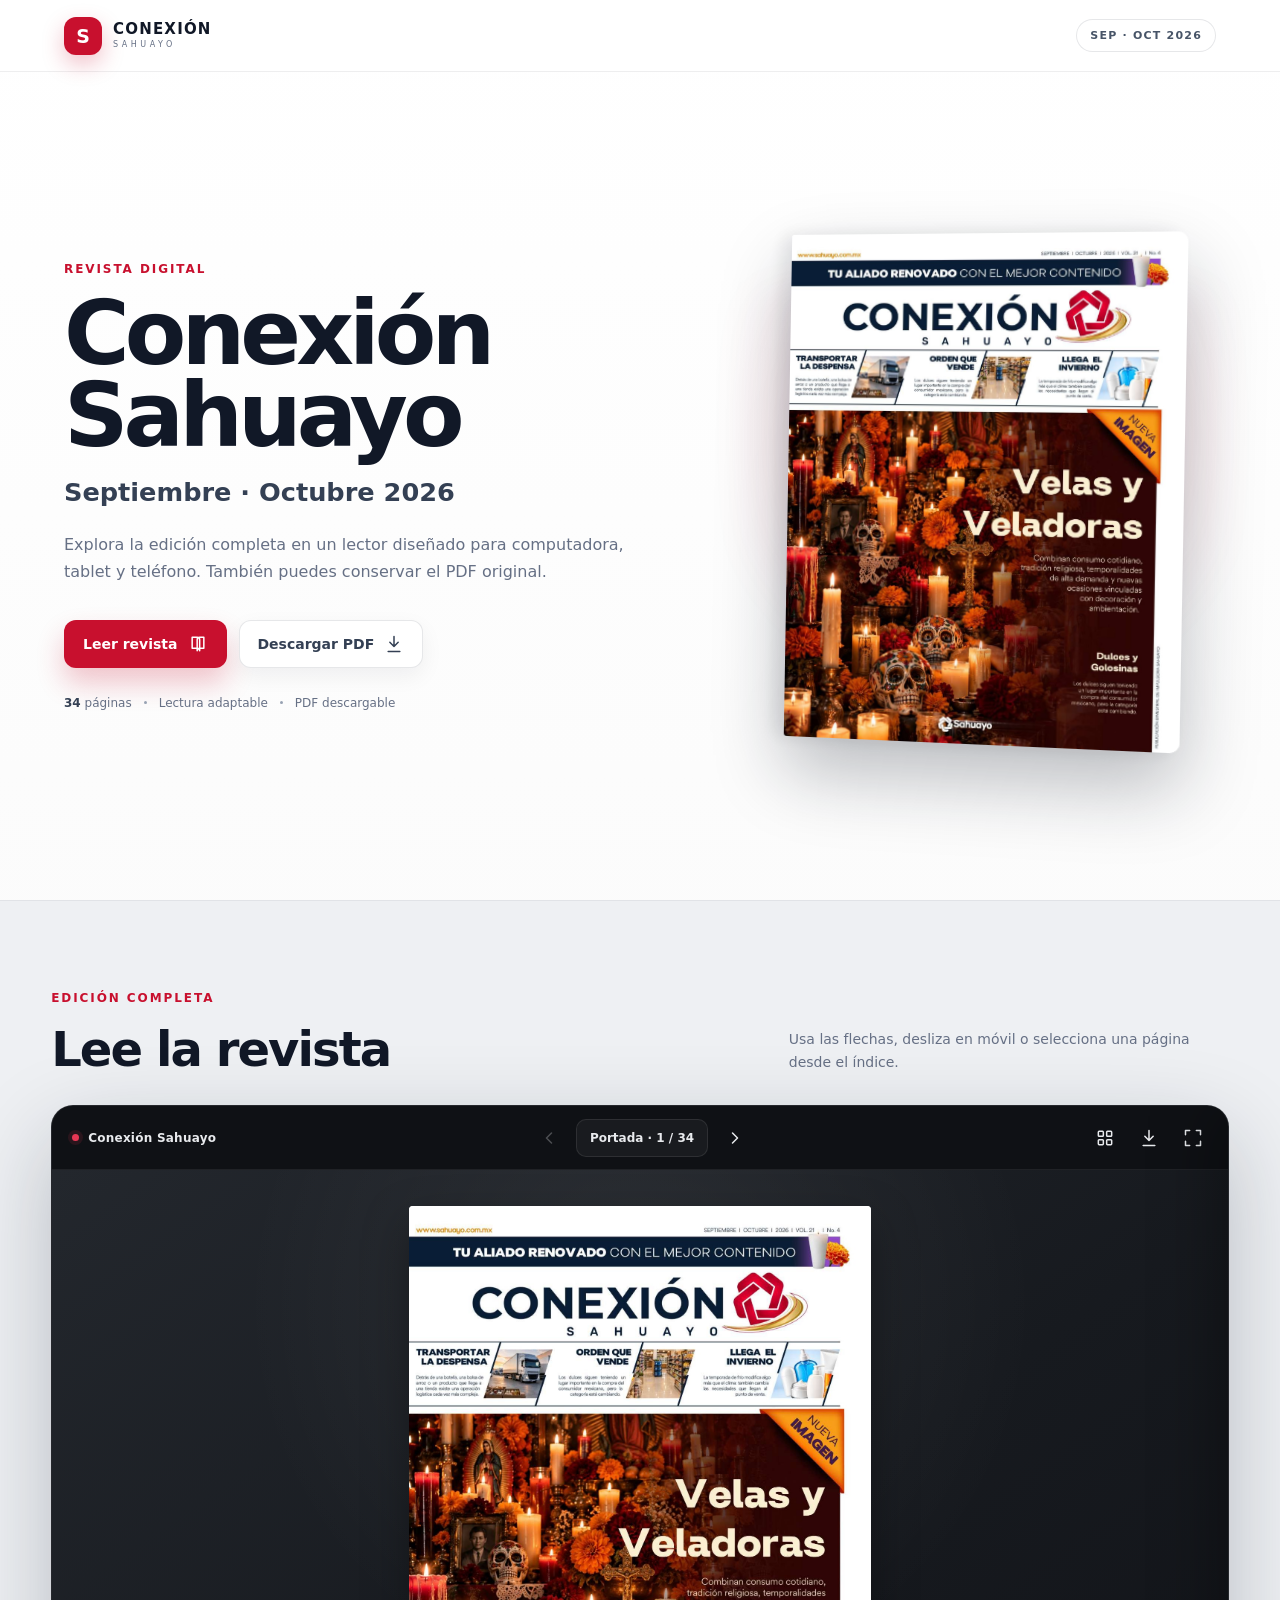
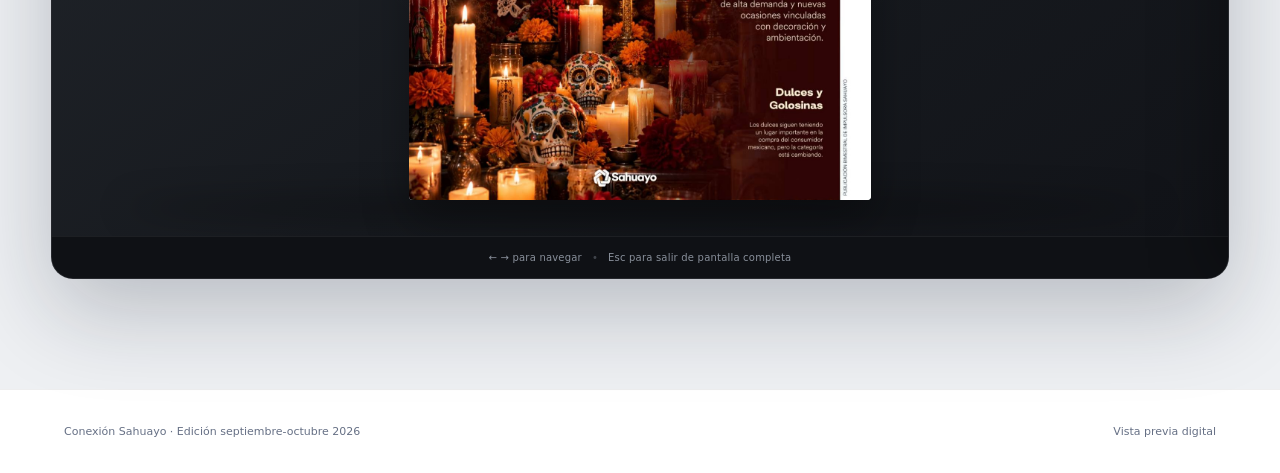
==== index.html @ d29f8927 "Add files via upload" ====
<!doctype html>
<html lang="es">
<head>
  <meta charset="utf-8" />
  <meta name="viewport" content="width=device-width, initial-scale=1" />
  <meta name="theme-color" content="#c8102e" />
  <title>Conexión Sahuayo | Septiembre · Octubre 2026</title>
  <meta name="description" content="Edición digital de Conexión Sahuayo — Septiembre · Octubre 2026." />
  <meta property="og:title" content="Conexión Sahuayo | Septiembre · Octubre 2026" />
  <meta property="og:description" content="Consulta la edición digital de Conexión Sahuayo." />
  <meta property="og:image" content="https://stratcom2026.github.io/conexion-sahuayo/pages/page-01.jpg" />
  <meta property="og:url" content="https://stratcom2026.github.io/conexion-sahuayo/" />
  <meta property="og:type" content="website" />
  <link rel="preload" as="image" href="pages/page-01.jpg" />
  <link rel="stylesheet" href="css/styles.css" />

  <!-- Google Analytics 4 -->
  <script async src="https://www.googletagmanager.com/gtag/js?id=G-8M7XT80J57"></script>
  <script>
    window.dataLayer = window.dataLayer || [];
    function gtag(){dataLayer.push(arguments);}
    gtag('js', new Date());
    gtag('config', 'G-8M7XT80J57');
  </script>
</head>
<body>
  <header class="site-header">
    <a class="brand" href="#inicio" aria-label="Conexión Sahuayo, inicio">
      <span class="brand-mark" aria-hidden="true">S</span>
      <span class="brand-copy">
        <strong>CONEXIÓN</strong>
        <small>SAHUAYO</small>
      </span>
    </a>
    <span class="edition-pill">SEP · OCT 2026</span>
  </header>

  <main>
    <section class="hero" id="inicio">
      <div class="hero-copy">
        <p class="eyebrow">REVISTA DIGITAL</p>
        <h1>Conexión Sahuayo</h1>
        <p class="hero-subtitle">Septiembre · Octubre 2026</p>
        <p class="hero-text">Explora la edición completa en un lector diseñado para computadora, tablet y teléfono. También puedes conservar el PDF original.</p>
        <div class="hero-actions">
          <button class="btn btn-primary" id="openReaderBtn" type="button">
            <span>Leer revista</span>
            <svg viewBox="0 0 24 24" aria-hidden="true"><path d="M5 4h6a3 3 0 0 1 3 3v13a3 3 0 0 0-3-3H5V4Zm14 0h-5a3 3 0 0 0-3 3v13a3 3 0 0 1 3-3h5V4Z"/></svg>
          </button>
          <a class="btn btn-secondary" href="revista/conexion-sahuayo-sep-oct-2026.pdf" download>
            <span>Descargar PDF</span>
            <svg viewBox="0 0 24 24" aria-hidden="true"><path d="M12 3v12m0 0 5-5m-5 5-5-5M5 21h14"/></svg>
          </a>
        </div>
        <div class="hero-meta" aria-label="Datos de la edición">
          <span><b>34</b> páginas</span>
          <span class="dot"></span>
          <span>Lectura adaptable</span>
          <span class="dot"></span>
          <span>PDF descargable</span>
        </div>
      </div>

      <div class="cover-wrap" aria-label="Portada de la revista">
        <div class="cover-glow"></div>
        <img class="cover" src="pages/page-01.jpg" alt="Portada de Conexión Sahuayo, septiembre-octubre 2026" />
      </div>
    </section>

    <section class="reader-section" id="revista" aria-labelledby="readerTitle">
      <div class="reader-heading">
        <div>
          <p class="eyebrow">EDICIÓN COMPLETA</p>
          <h2 id="readerTitle">Lee la revista</h2>
        </div>
        <p>Usa las flechas, desliza en móvil o selecciona una página desde el índice.</p>
      </div>

      <div class="reader-shell" id="readerShell">
        <div class="reader-toolbar">
          <div class="toolbar-title">
            <span class="status-dot"></span>
            <span>Conexión Sahuayo</span>
          </div>

          <div class="toolbar-center">
            <button class="icon-btn" id="prevBtn" type="button" aria-label="Página anterior" title="Anterior">
              <svg viewBox="0 0 24 24" aria-hidden="true"><path d="m15 18-6-6 6-6"/></svg>
            </button>
            <button class="page-indicator" id="pageIndicator" type="button" aria-label="Abrir índice de páginas">Portada · 1 / 34</button>
            <button class="icon-btn" id="nextBtn" type="button" aria-label="Página siguiente" title="Siguiente">
              <svg viewBox="0 0 24 24" aria-hidden="true"><path d="m9 18 6-6-6-6"/></svg>
            </button>
          </div>

          <div class="toolbar-actions">
            <button class="icon-btn text-icon" id="thumbsBtn" type="button" aria-label="Ver todas las páginas" title="Páginas">
              <svg viewBox="0 0 24 24" aria-hidden="true"><rect x="4" y="4" width="6" height="6" rx="1"/><rect x="14" y="4" width="6" height="6" rx="1"/><rect x="4" y="14" width="6" height="6" rx="1"/><rect x="14" y="14" width="6" height="6" rx="1"/></svg>
            </button>
            <a class="icon-btn" href="revista/conexion-sahuayo-sep-oct-2026.pdf" download aria-label="Descargar PDF" title="Descargar PDF">
              <svg viewBox="0 0 24 24" aria-hidden="true"><path d="M12 3v12m0 0 5-5m-5 5-5-5M5 21h14"/></svg>
            </a>
            <button class="icon-btn" id="fullscreenBtn" type="button" aria-label="Pantalla completa" title="Pantalla completa">
              <svg viewBox="0 0 24 24" aria-hidden="true"><path d="M8 3H3v5M16 3h5v5M8 21H3v-5M16 21h5v-5"/></svg>
            </button>
          </div>
        </div>

        <div class="reader-canvas" id="readerCanvas" tabindex="0" aria-live="polite">
          <div class="page-stage" id="pageStage">
            <figure class="page-slot page-left" id="leftSlot">
              <img id="leftPage" alt="" draggable="false" />
            </figure>
            <figure class="page-slot page-right" id="rightSlot">
              <img id="rightPage" alt="" draggable="false" />
            </figure>
          </div>
          <div class="swipe-hint" id="swipeHint">Desliza para cambiar de página</div>
        </div>

        <div class="reader-footer">
          <span>← → para navegar</span>
          <span class="footer-sep">•</span>
          <span>Esc para salir de pantalla completa</span>
        </div>

        <aside class="thumb-drawer" id="thumbDrawer" aria-hidden="true" aria-label="Índice de páginas">
          <div class="drawer-head">
            <div>
              <strong>Páginas</strong>
              <span>Selecciona una para ir directamente.</span>
            </div>
            <button class="icon-btn" id="closeThumbsBtn" type="button" aria-label="Cerrar índice">
              <svg viewBox="0 0 24 24" aria-hidden="true"><path d="M6 6l12 12M18 6 6 18"/></svg>
            </button>
          </div>
          <div class="thumb-grid" id="thumbGrid"></div>
        </aside>
        <div class="drawer-backdrop" id="drawerBackdrop"></div>
      </div>
    </section>
  </main>

  <footer class="site-footer">
    <span>Conexión Sahuayo · Edición septiembre-octubre 2026</span>
    <span>Vista previa digital</span>
  </footer>

  <noscript>Este lector requiere JavaScript. Puedes descargar directamente el PDF desde <a href="revista/conexion-sahuayo-sep-oct-2026.pdf">este enlace</a>.</noscript>
  <script src="js/reader.js"></script>
  <script>
    // Evento personalizado: clic en "Leer revista"
    (function () {
      var btn = document.getElementById('openReaderBtn');
      if (btn && typeof gtag === 'function') {
        btn.addEventListener('click', function () { gtag('event', 'abrir_lector'); });
      }
    })();
  </script>
</body>
</html>
---- css/styles.css ----
:root {
  --red: #c8102e;
  --red-dark: #9d0b23;
  --ink: #111827;
  --muted: #667085;
  --paper: #ffffff;
  --soft: #f5f6f8;
  --reader: #15181d;
  --reader-2: #0f1115;
  --line: rgba(17, 24, 39, 0.10);
  --shadow: 0 28px 70px rgba(15, 23, 42, 0.18);
  --radius: 22px;
  --sans: Inter, ui-sans-serif, system-ui, -apple-system, BlinkMacSystemFont, "Segoe UI", sans-serif;
}

* { box-sizing: border-box; }
html { scroll-behavior: smooth; }
body {
  margin: 0;
  font-family: var(--sans);
  color: var(--ink);
  background: linear-gradient(180deg, #fff 0%, #fafafa 62%, #f2f3f5 100%);
  -webkit-font-smoothing: antialiased;
}
button, a { -webkit-tap-highlight-color: transparent; }
button { font: inherit; }
a { color: inherit; }

.site-header {
  position: sticky;
  top: 0;
  z-index: 50;
  height: 72px;
  display: flex;
  align-items: center;
  justify-content: space-between;
  padding: 0 clamp(20px, 5vw, 72px);
  background: rgba(255,255,255,.88);
  backdrop-filter: blur(16px);
  border-bottom: 1px solid rgba(17,24,39,.07);
}
.brand {
  display: inline-flex;
  align-items: center;
  gap: 11px;
  text-decoration: none;
}
.brand-mark {
  width: 38px;
  height: 38px;
  border-radius: 12px;
  display: grid;
  place-items: center;
  color: white;
  background: var(--red);
  font-size: 19px;
  font-weight: 900;
  box-shadow: 0 9px 22px rgba(200,16,46,.25);
}
.brand-copy { display:flex; flex-direction:column; line-height:.95; }
.brand-copy strong { font-size: 15px; letter-spacing: .08em; }
.brand-copy small { margin-top: 5px; font-size: 8px; letter-spacing: .44em; color: var(--muted); }
.edition-pill {
  padding: 9px 13px;
  border: 1px solid var(--line);
  border-radius: 999px;
  font-size: 11px;
  font-weight: 800;
  letter-spacing: .11em;
  color: #475467;
  background: white;
}

.hero {
  min-height: calc(100vh - 72px);
  max-width: 1280px;
  margin: 0 auto;
  padding: clamp(56px, 8vw, 110px) clamp(24px, 5vw, 72px);
  display: grid;
  grid-template-columns: minmax(0, 1fr) minmax(310px, .8fr);
  align-items: center;
  gap: clamp(48px, 8vw, 110px);
  overflow: hidden;
}
.eyebrow {
  margin: 0 0 16px;
  color: var(--red);
  font-size: 12px;
  font-weight: 900;
  letter-spacing: .16em;
}
.hero h1 {
  margin: 0;
  font-size: clamp(48px, 7vw, 92px);
  line-height: .92;
  letter-spacing: -.055em;
  max-width: 680px;
}
.hero-subtitle {
  margin: 20px 0 0;
  font-size: clamp(18px, 2vw, 26px);
  font-weight: 750;
  color: #344054;
}
.hero-text {
  max-width: 610px;
  margin: 24px 0 0;
  color: var(--muted);
  font-size: 16px;
  line-height: 1.72;
}
.hero-actions { display:flex; gap:12px; flex-wrap:wrap; margin-top:34px; }
.btn {
  min-height: 48px;
  display: inline-flex;
  align-items: center;
  justify-content: center;
  gap: 10px;
  padding: 0 18px;
  border-radius: 12px;
  border: 1px solid transparent;
  font-weight: 800;
  font-size: 14px;
  text-decoration: none;
  cursor: pointer;
  transition: transform .18s ease, box-shadow .18s ease, background .18s ease;
}
.btn svg, .icon-btn svg { width:20px; height:20px; fill:none; stroke:currentColor; stroke-width:1.8; stroke-linecap:round; stroke-linejoin:round; }
.btn:hover { transform: translateY(-2px); }
.btn-primary { background:var(--red); color:white; box-shadow:0 15px 28px rgba(200,16,46,.24); }
.btn-primary:hover { background:var(--red-dark); box-shadow:0 18px 34px rgba(200,16,46,.28); }
.btn-secondary { background:white; border-color:var(--line); color:#344054; box-shadow:0 8px 22px rgba(15,23,42,.06); }
.hero-meta { display:flex; align-items:center; gap:12px; flex-wrap:wrap; margin-top:28px; color:#667085; font-size:12px; }
.hero-meta b { color:#344054; }
.dot { width:3px; height:3px; border-radius:50%; background:#98a2b3; }

.cover-wrap {
  position: relative;
  justify-self: center;
  perspective: 1000px;
}
.cover-glow {
  position:absolute;
  inset: 10% -12% -8%;
  background: radial-gradient(circle at 50% 30%, rgba(200,16,46,.22), rgba(200,16,46,0) 66%);
  filter: blur(16px);
}
.cover {
  position:relative;
  width:min(390px, 36vw);
  min-width:280px;
  display:block;
  border-radius: 3px 10px 10px 3px;
  box-shadow: 0 34px 72px rgba(17,24,39,.28), -9px 0 18px rgba(17,24,39,.09);
  transform: rotateY(-6deg) rotateZ(1deg);
  transform-origin:left center;
  transition: transform .35s ease, box-shadow .35s ease;
}
.cover-wrap:hover .cover { transform: rotateY(-1deg) rotateZ(0); box-shadow: 0 38px 78px rgba(17,24,39,.32); }

.reader-section {
  padding: 90px clamp(18px, 4vw, 64px) 110px;
  background: #eef0f3;
  border-top: 1px solid rgba(17,24,39,.06);
}
.reader-heading {
  max-width: 1180px;
  margin: 0 auto 28px;
  display:flex;
  align-items:end;
  justify-content:space-between;
  gap:30px;
}
.reader-heading h2 { margin:0; font-size:clamp(32px, 4vw, 48px); letter-spacing:-.04em; }
.reader-heading p:not(.eyebrow) { max-width:440px; margin:0 0 4px; color:#667085; font-size:14px; line-height:1.6; }
.reader-shell {
  position:relative;
  max-width: 1180px;
  margin:0 auto;
  background:var(--reader);
  border-radius:var(--radius);
  overflow:hidden;
  box-shadow:0 32px 90px rgba(15,23,42,.24);
  border:1px solid rgba(255,255,255,.07);
}
.reader-shell:fullscreen { max-width:none; width:100vw; height:100vh; border-radius:0; display:flex; flex-direction:column; }
.reader-shell:fullscreen .reader-canvas {
  flex:1 1 auto;
  height:auto;
  min-height:0;
  padding:20px 28px;
}
.reader-toolbar {
  height:64px;
  display:grid;
  grid-template-columns: 1fr auto 1fr;
  align-items:center;
  gap:12px;
  padding:0 16px 0 20px;
  color:#e8eaed;
  background:var(--reader-2);
  border-bottom:1px solid rgba(255,255,255,.07);
}
.toolbar-title { display:flex; align-items:center; gap:9px; font-size:12px; font-weight:800; letter-spacing:.02em; }
.status-dot { width:7px; height:7px; border-radius:50%; background:#e63754; box-shadow:0 0 0 4px rgba(230,55,84,.12); }
.toolbar-center { display:flex; align-items:center; gap:8px; }
.toolbar-actions { display:flex; align-items:center; justify-content:flex-end; gap:6px; }
.icon-btn {
  width:38px;
  height:38px;
  display:grid;
  place-items:center;
  border:0;
  border-radius:10px;
  color:#e8eaed;
  background:transparent;
  text-decoration:none;
  cursor:pointer;
  transition:background .16s ease, color .16s ease, opacity .16s ease;
}
.icon-btn:hover { background:rgba(255,255,255,.09); }
.icon-btn:disabled { opacity:.28; cursor:default; }
.page-indicator {
  height:38px;
  min-width:132px;
  padding:0 13px;
  border-radius:10px;
  border:1px solid rgba(255,255,255,.09);
  color:#e8eaed;
  background:rgba(255,255,255,.045);
  font-size:12px;
  font-weight:750;
  cursor:pointer;
}
.page-indicator:hover { background:rgba(255,255,255,.08); }

.reader-canvas {
  position:relative;
  height:min(74vh, 820px);
  min-height:560px;
  padding:36px clamp(24px, 5vw, 62px);
  display:grid;
  place-items:center;
  overflow:hidden;
  outline:none;
  touch-action:pan-y;
  background:
    radial-gradient(circle at 50% 20%, rgba(255,255,255,.07), transparent 50%),
    linear-gradient(145deg, #23272d, #171a1f 58%, #121419);
}
.reader-canvas::after {
  content:"";
  position:absolute;
  left:6%; right:6%; bottom:16px;
  height:24px;
  border-radius:50%;
  background:rgba(0,0,0,.34);
  filter:blur(16px);
  pointer-events:none;
}
.page-stage {
  position:relative;
  z-index:2;
  flex:none;
  width:auto;
  height:auto;
  display:flex;
  align-items:stretch;
  justify-content:center;
  gap:2px;
  perspective:1600px;
  transform-origin:center center;
}
.page-slot {
  position:relative;
  flex:1 1 0;
  min-width:0;
  height:100%;
  margin:0;
  display:flex;
  align-items:stretch;
  justify-content:stretch;
  overflow:hidden;
  background:#fff;
  box-shadow:0 18px 45px rgba(0,0,0,.35);
  transform-style:preserve-3d;
}
.page-slot img {
  display:block;
  width:100%;
  height:100%;
  object-fit:contain;
  user-select:none;
  -webkit-user-drag:none;
}
.page-left { border-radius:4px 0 0 4px; transform-origin:right center; }
.page-right { border-radius:0 4px 4px 0; transform-origin:left center; }
.page-slot.single { flex-basis:100%; border-radius:4px; }
.page-slot[hidden] { display:none; }

.page-stage.turn-next .page-right { animation: turnNext .34s cubic-bezier(.2,.76,.25,1); }
.page-stage.turn-prev .page-left { animation: turnPrev .34s cubic-bezier(.2,.76,.25,1); }
@keyframes turnNext {
  0% { opacity:.72; transform:perspective(1100px) rotateY(-7deg) translateX(6px); filter:brightness(.84); }
  100% { opacity:1; transform:perspective(1100px) rotateY(0) translateX(0); filter:brightness(1); }
}
@keyframes turnPrev {
  0% { opacity:.72; transform:perspective(1100px) rotateY(7deg) translateX(-6px); filter:brightness(.84); }
  100% { opacity:1; transform:perspective(1100px) rotateY(0) translateX(0); filter:brightness(1); }
}
.swipe-hint {
  display:none;
  position:absolute;
  z-index:5;
  bottom:17px;
  left:50%;
  transform:translateX(-50%);
  padding:7px 11px;
  border-radius:999px;
  color:rgba(255,255,255,.72);
  background:rgba(0,0,0,.28);
  backdrop-filter:blur(8px);
  font-size:10px;
}
.reader-footer {
  min-height:42px;
  display:flex;
  align-items:center;
  justify-content:center;
  gap:10px;
  padding:9px 16px;
  color:#89909b;
  background:var(--reader-2);
  border-top:1px solid rgba(255,255,255,.06);
  font-size:10px;
  letter-spacing:.02em;
}
.footer-sep { opacity:.4; }

.thumb-drawer {
  position:absolute;
  z-index:20;
  top:0;
  right:0;
  width:min(460px, 92vw);
  height:100%;
  padding:18px;
  color:#f5f5f5;
  background:#14171b;
  box-shadow:-24px 0 60px rgba(0,0,0,.32);
  transform:translateX(102%);
  transition:transform .24s ease;
  overflow:auto;
}
.thumb-drawer.open { transform:translateX(0); }
.drawer-head { position:sticky; top:-18px; z-index:3; display:flex; justify-content:space-between; align-items:center; gap:20px; margin:-18px -18px 18px; padding:19px 18px 15px; background:rgba(20,23,27,.96); backdrop-filter:blur(10px); border-bottom:1px solid rgba(255,255,255,.07); }
.drawer-head > div { display:flex; flex-direction:column; gap:4px; }
.drawer-head strong { font-size:16px; }
.drawer-head span { color:#9299a3; font-size:11px; }
.thumb-grid { display:grid; grid-template-columns:repeat(3, 1fr); gap:12px; }
.thumb {
  padding:0;
  border:1px solid rgba(255,255,255,.08);
  border-radius:9px;
  overflow:hidden;
  background:#1e2228;
  cursor:pointer;
  transition:transform .16s ease, border-color .16s ease;
}
.thumb:hover { transform:translateY(-2px); border-color:rgba(255,255,255,.22); }
.thumb.active { border-color:#e63754; box-shadow:0 0 0 2px rgba(230,55,84,.16); }
.thumb img { display:block; width:100%; aspect-ratio:595/765; object-fit:cover; }
.thumb span { display:block; padding:7px 8px; color:#c8cdd4; font-size:10px; text-align:center; }
.drawer-backdrop { position:absolute; z-index:15; inset:0; background:rgba(0,0,0,.45); opacity:0; pointer-events:none; transition:opacity .2s ease; }
.drawer-backdrop.open { opacity:1; pointer-events:auto; }

.site-footer {
  min-height:84px;
  padding:24px clamp(24px, 5vw, 72px);
  display:flex;
  align-items:center;
  justify-content:space-between;
  gap:20px;
  color:#667085;
  background:#fff;
  border-top:1px solid rgba(17,24,39,.07);
  font-size:11px;
}

@media (max-width: 900px) {
  .hero { grid-template-columns:1fr; text-align:center; padding-top:68px; }
  .hero-copy { display:flex; flex-direction:column; align-items:center; }
  .cover-wrap { grid-row:1; }
  .cover { width:min(330px, 74vw); min-width:0; }
  .reader-heading { align-items:start; flex-direction:column; gap:10px; }
  .toolbar-title { display:none; }
  .reader-toolbar { grid-template-columns:1fr auto; }
  .toolbar-center { justify-self:start; }
  .toolbar-actions { justify-self:end; }
  .reader-canvas { min-height:520px; height:70vh; padding:24px 18px; }
  .page-stage { gap:0; }
  .page-slot { max-width:100%; }
  .page-slot img { max-width:100%; }
  .reader-footer { display:none; }
}

@media (max-width: 680px) {
  .site-header { height:62px; padding:0 16px; }
  .brand-mark { width:34px; height:34px; border-radius:10px; }
  .edition-pill { font-size:9px; padding:8px 9px; }
  .hero { min-height:auto; padding:48px 20px 64px; gap:42px; }
  .hero h1 { font-size:49px; }
  .hero-text { font-size:14px; }
  .hero-actions { width:100%; }
  .btn { flex:1 1 160px; }
  .hero-meta { justify-content:center; }
  .reader-section { padding:64px 0 0; }
  .reader-heading { padding:0 20px; }
  .reader-shell { border-radius:0; border-left:0; border-right:0; }
  .reader-toolbar { height:58px; padding:0 10px; }
  .toolbar-center { gap:3px; }
  .toolbar-actions { gap:2px; }
  .icon-btn { width:34px; height:34px; }
  .page-indicator { min-width:108px; padding:0 8px; font-size:10px; }
  .reader-canvas { height:72vh; min-height:500px; padding:18px 12px 38px; }
  .swipe-hint { display:block; }
  .site-footer { flex-direction:column; align-items:flex-start; }
  .thumb-grid { grid-template-columns:repeat(2, 1fr); }
}

@media (prefers-reduced-motion: reduce) {
  *, *::before, *::after { scroll-behavior:auto !important; animation-duration:.01ms !important; animation-iteration-count:1 !important; transition-duration:.01ms !important; }
}

/* iPhone / mobile reading mode and zoom */
.reader-canvas {
  touch-action: pan-y pinch-zoom;
}

.page-stage {
  --zoom: 1;
  --pan-x: 0px;
  --pan-y: 0px;
  transform: translate3d(var(--pan-x), var(--pan-y), 0) scale(var(--zoom));
  will-change: transform;
}

.page-stage.zoom-animate {
  transition: transform .2s ease;
}

.page-stage.is-zoomed .page-slot {
  box-shadow: 0 22px 54px rgba(0,0,0,.46);
}

body.reader-focus-active {
  position: fixed;
  left: 0;
  right: 0;
  width: 100%;
  overflow: hidden;
  overscroll-behavior: none;
}

.reader-shell.mobile-focus {
  position: fixed;
  z-index: 9999;
  inset: 0;
  width: 100vw;
  height: 100vh;
  height: 100dvh;
  max-width: none;
  margin: 0;
  border: 0;
  border-radius: 0;
  display: flex;
  flex-direction: column;
  background: var(--reader);
  box-shadow: none;
}

.reader-shell.mobile-focus .reader-toolbar {
  flex: 0 0 auto;
  height: calc(58px + env(safe-area-inset-top));
  padding-top: env(safe-area-inset-top);
  padding-left: max(10px, env(safe-area-inset-left));
  padding-right: max(10px, env(safe-area-inset-right));
}

.reader-shell.mobile-focus .reader-canvas {
  flex: 1 1 auto;
  width: 100%;
  height: auto !important;
  min-height: 0 !important;
  padding: 10px max(8px, env(safe-area-inset-right)) calc(34px + env(safe-area-inset-bottom)) max(8px, env(safe-area-inset-left));
  touch-action: none;
  overscroll-behavior: none;
}

.reader-shell.mobile-focus .reader-footer {
  display: none;
}

.reader-shell.mobile-focus .swipe-hint {
  display: block;
  bottom: calc(8px + env(safe-area-inset-bottom));
  white-space: nowrap;
}

.reader-shell.mobile-focus #fullscreenBtn {
  background: rgba(255,255,255,.10);
}

@media (max-width: 680px) {
  .reader-shell.mobile-focus .reader-toolbar {
    grid-template-columns: 1fr auto;
  }

  .reader-shell.mobile-focus .page-indicator {
    min-width: 100px;
  }
}
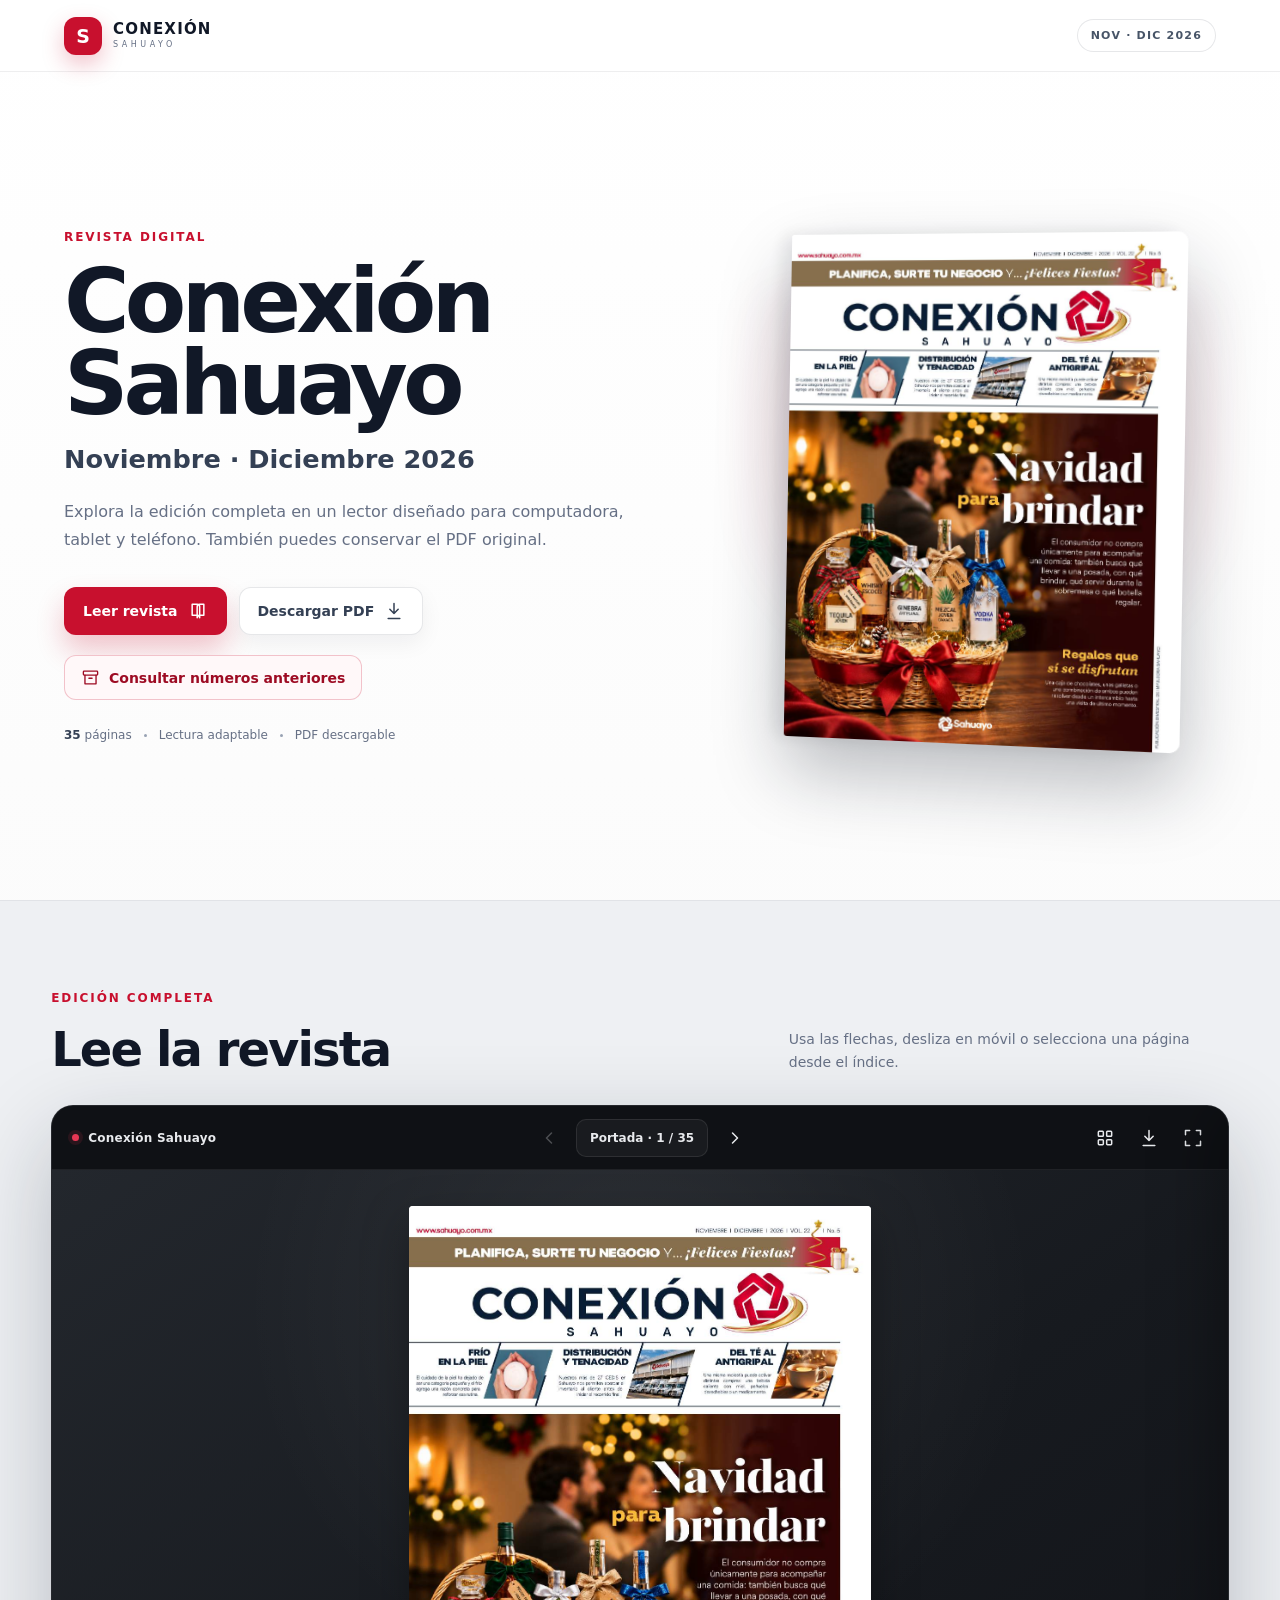
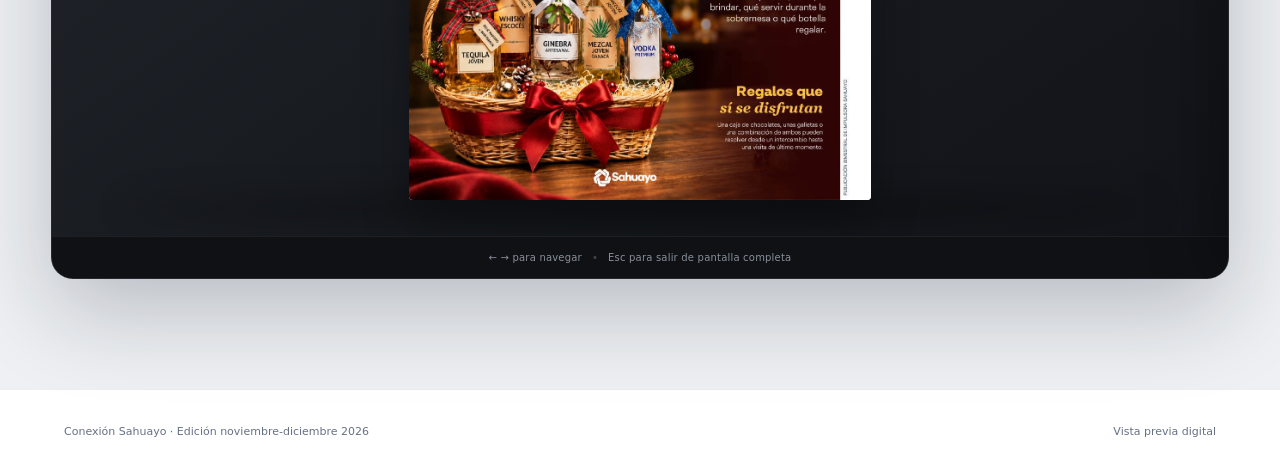
==== commit 95faafe4: "Add files via upload" ====
--- a/index.html
+++ b/index.html
@@ -4,15 +4,27 @@
   <meta charset="utf-8" />
   <meta name="viewport" content="width=device-width, initial-scale=1" />
   <meta name="theme-color" content="#c8102e" />
-  <title>Conexión Sahuayo | Septiembre · Octubre 2026</title>
-  <meta name="description" content="Edición digital de Conexión Sahuayo — Septiembre · Octubre 2026." />
-  <meta property="og:title" content="Conexión Sahuayo | Septiembre · Octubre 2026" />
-  <meta property="og:description" content="Consulta la edición digital de Conexión Sahuayo." />
-  <meta property="og:image" content="https://stratcom2026.github.io/conexion-sahuayo/pages/page-01.jpg" />
-  <meta property="og:url" content="https://stratcom2026.github.io/conexion-sahuayo/" />
+  <title>Conexión Sahuayo | Noviembre · Diciembre 2026</title>
+  <meta name="description" content="Edición digital de Conexión Sahuayo — Noviembre · Diciembre 2026." />
+  <meta property="og:title" content="Conexión Sahuayo | Noviembre · Diciembre 2026" />
+  <meta property="og:description" content="Conoce la edición noviembre–diciembre 2026 de Conexión Sahuayo: Navidad para brindar, tendencias de temporada y negocios. 35 páginas para explorar y descargar." />
+  <meta property="og:image" content="https://impulsora-sahuayo.github.io/conexion-sahuayo/social/preview-nov-dic-2026.jpg" />
+  <meta property="og:url" content="https://impulsora-sahuayo.github.io/conexion-sahuayo/" />
   <meta property="og:type" content="website" />
+  <meta property="og:locale" content="es_MX" />
+  <meta property="og:site_name" content="Conexión Sahuayo" />
+  <meta property="og:image:secure_url" content="https://impulsora-sahuayo.github.io/conexion-sahuayo/social/preview-nov-dic-2026.jpg" />
+  <meta property="og:image:type" content="image/jpeg" />
+  <meta property="og:image:width" content="1200" />
+  <meta property="og:image:height" content="630" />
+  <meta property="og:image:alt" content="Conexión Sahuayo, revista digital noviembre–diciembre 2026, portada de Navidad para brindar" />
+  <meta name="twitter:card" content="summary_large_image" />
+  <meta name="twitter:title" content="Conexión Sahuayo | Noviembre · Diciembre 2026" />
+  <meta name="twitter:description" content="Explora las 35 páginas de la revista digital Conexión Sahuayo, noviembre–diciembre 2026." />
+  <meta name="twitter:image" content="https://impulsora-sahuayo.github.io/conexion-sahuayo/social/preview-nov-dic-2026.jpg" />
+  <link rel="canonical" href="https://impulsora-sahuayo.github.io/conexion-sahuayo/" />
   <link rel="preload" as="image" href="pages/page-01.jpg" />
-  <link rel="stylesheet" href="css/styles.css" />
+  <link rel="stylesheet" href="css/styles.css?v=20261123-2" />
 
   <!-- Google Analytics 4 -->
   <script async src="https://www.googletagmanager.com/gtag/js?id=G-8M7XT80J57"></script>
@@ -20,7 +32,7 @@
     window.dataLayer = window.dataLayer || [];
     function gtag(){dataLayer.push(arguments);}
     gtag('js', new Date());
-    gtag('config', 'G-8M7XT80J57');
+    gtag('config', 'G-8M7XT80J57', { page_title: 'Conexión Sahuayo | Noviembre · Diciembre 2026' });
   </script>
 </head>
 <body>
@@ -32,7 +44,7 @@
         <small>SAHUAYO</small>
       </span>
     </a>
-    <span class="edition-pill">SEP · OCT 2026</span>
+    <span class="edition-pill">NOV · DIC 2026</span>
   </header>
 
   <main>
@@ -40,20 +52,26 @@
       <div class="hero-copy">
         <p class="eyebrow">REVISTA DIGITAL</p>
         <h1>Conexión Sahuayo</h1>
-        <p class="hero-subtitle">Septiembre · Octubre 2026</p>
+        <p class="hero-subtitle">Noviembre · Diciembre 2026</p>
         <p class="hero-text">Explora la edición completa en un lector diseñado para computadora, tablet y teléfono. También puedes conservar el PDF original.</p>
         <div class="hero-actions">
           <button class="btn btn-primary" id="openReaderBtn" type="button">
             <span>Leer revista</span>
             <svg viewBox="0 0 24 24" aria-hidden="true"><path d="M5 4h6a3 3 0 0 1 3 3v13a3 3 0 0 0-3-3H5V4Zm14 0h-5a3 3 0 0 0-3 3v13a3 3 0 0 1 3-3h5V4Z"/></svg>
           </button>
-          <a class="btn btn-secondary" href="revista/conexion-sahuayo-sep-oct-2026.pdf" download>
+          <a class="btn btn-secondary" href="revista/conexion-sahuayo-nov-dic-2026.pdf" download data-ga-download="portada">
             <span>Descargar PDF</span>
             <svg viewBox="0 0 24 24" aria-hidden="true"><path d="M12 3v12m0 0 5-5m-5 5-5-5M5 21h14"/></svg>
           </a>
         </div>
+        <div class="archive-cta">
+          <a class="archive-link" href="ediciones/" id="archiveLink">
+            <svg viewBox="0 0 24 24" aria-hidden="true"><rect x="3" y="4" width="18" height="5" rx="1"/><path d="M5 9v11h14V9M10 13h4"/></svg>
+            Consultar números anteriores
+          </a>
+        </div>
         <div class="hero-meta" aria-label="Datos de la edición">
-          <span><b>34</b> páginas</span>
+          <span><b>35</b> páginas</span>
           <span class="dot"></span>
           <span>Lectura adaptable</span>
           <span class="dot"></span>
@@ -63,7 +81,7 @@
 
       <div class="cover-wrap" aria-label="Portada de la revista">
         <div class="cover-glow"></div>
-        <img class="cover" src="pages/page-01.jpg" alt="Portada de Conexión Sahuayo, septiembre-octubre 2026" />
+        <img class="cover" src="pages/page-01.jpg" alt="Portada de Conexión Sahuayo, noviembre-diciembre 2026" />
       </div>
     </section>
 
@@ -87,7 +105,7 @@
             <button class="icon-btn" id="prevBtn" type="button" aria-label="Página anterior" title="Anterior">
               <svg viewBox="0 0 24 24" aria-hidden="true"><path d="m15 18-6-6 6-6"/></svg>
             </button>
-            <button class="page-indicator" id="pageIndicator" type="button" aria-label="Abrir índice de páginas">Portada · 1 / 34</button>
+            <button class="page-indicator" id="pageIndicator" type="button" aria-label="Abrir índice de páginas">Portada · 1 / 35</button>
             <button class="icon-btn" id="nextBtn" type="button" aria-label="Página siguiente" title="Siguiente">
               <svg viewBox="0 0 24 24" aria-hidden="true"><path d="m9 18 6-6-6-6"/></svg>
             </button>
@@ -97,9 +115,17 @@
             <button class="icon-btn text-icon" id="thumbsBtn" type="button" aria-label="Ver todas las páginas" title="Páginas">
               <svg viewBox="0 0 24 24" aria-hidden="true"><rect x="4" y="4" width="6" height="6" rx="1"/><rect x="14" y="4" width="6" height="6" rx="1"/><rect x="4" y="14" width="6" height="6" rx="1"/><rect x="14" y="14" width="6" height="6" rx="1"/></svg>
             </button>
-            <a class="icon-btn" href="revista/conexion-sahuayo-sep-oct-2026.pdf" download aria-label="Descargar PDF" title="Descargar PDF">
+
+            <a class="icon-btn" href="revista/conexion-sahuayo-nov-dic-2026.pdf" download data-ga-download="lector" aria-label="Descargar PDF" title="Descargar PDF">
               <svg viewBox="0 0 24 24" aria-hidden="true"><path d="M12 3v12m0 0 5-5m-5 5-5-5M5 21h14"/></svg>
             </a>
+
+            <div class="desktop-zoom-controls" id="desktopZoomControls" role="group" aria-label="Zoom de lectura">
+              <button class="zoom-btn" id="zoomOutBtn" type="button" aria-label="Alejar" title="Alejar">−</button>
+              <button class="zoom-value" id="zoomResetBtn" type="button" aria-label="Restablecer zoom" title="Ajustar a la pantalla">100%</button>
+              <button class="zoom-btn" id="zoomInBtn" type="button" aria-label="Acercar" title="Acercar">+</button>
+            </div>
+
             <button class="icon-btn" id="fullscreenBtn" type="button" aria-label="Pantalla completa" title="Pantalla completa">
               <svg viewBox="0 0 24 24" aria-hidden="true"><path d="M8 3H3v5M16 3h5v5M8 21H3v-5M16 21h5v-5"/></svg>
             </button>
@@ -142,20 +168,19 @@
   </main>
 
   <footer class="site-footer">
-    <span>Conexión Sahuayo · Edición septiembre-octubre 2026</span>
+    <span>Conexión Sahuayo · Edición noviembre-diciembre 2026</span>
     <span>Vista previa digital</span>
   </footer>
 
-  <noscript>Este lector requiere JavaScript. Puedes descargar directamente el PDF desde <a href="revista/conexion-sahuayo-sep-oct-2026.pdf">este enlace</a>.</noscript>
-  <script src="js/reader.js"></script>
+  <noscript>Este lector requiere JavaScript. Puedes descargar directamente el PDF desde <a href="revista/conexion-sahuayo-nov-dic-2026.pdf">este enlace</a>.</noscript>
+
+  <script src="js/reader.js?v=20261123-2"></script>
   <script>
-    // Evento personalizado: clic en "Leer revista"
-    (function () {
-      var btn = document.getElementById('openReaderBtn');
-      if (btn && typeof gtag === 'function') {
-        btn.addEventListener('click', function () { gtag('event', 'abrir_lector'); });
+    document.getElementById('archiveLink').addEventListener('click', function () {
+      if (typeof gtag === 'function') {
+        gtag('event', 'abrir_hemeroteca', { edicion: 'nov-dic-2026', ubicacion: 'inicio', transport_type: 'beacon' });
       }
-    })();
+    });
   </script>
 </body>
 </html>
--- a/css/styles.css
+++ b/css/styles.css
@@ -521,4 +521,171 @@
   }
 }
 
-
+/* Desktop fullscreen zoom controls */
+.desktop-zoom-controls {
+  display: none;
+  align-items: center;
+  gap: 4px;
+  margin-right: 4px;
+  padding-right: 8px;
+  border-right: 1px solid rgba(255,255,255,.10);
+}
+
+.desktop-zoom-controls .zoom-btn {
+  width: 34px;
+  height: 34px;
+  border: 0;
+  border-radius: 9px;
+  display: grid;
+  place-items: center;
+  color: #e8eaed;
+  background: transparent;
+  cursor: pointer;
+  font-size: 20px;
+  font-weight: 500;
+  line-height: 1;
+  transition: background .16s ease, opacity .16s ease;
+}
+
+.desktop-zoom-controls .zoom-btn:hover {
+  background: rgba(255,255,255,.09);
+}
+
+.desktop-zoom-controls .zoom-btn:disabled {
+  opacity: .28;
+  cursor: default;
+}
+
+.desktop-zoom-controls .zoom-value {
+  min-width: 58px;
+  height: 34px;
+  padding: 0 9px;
+  border: 1px solid rgba(255,255,255,.09);
+  border-radius: 9px;
+  color: #e8eaed;
+  background: rgba(255,255,255,.045);
+  cursor: pointer;
+  font-size: 11px;
+  font-weight: 800;
+  line-height: 32px;
+  text-align: center;
+  white-space: nowrap;
+}
+
+.desktop-zoom-controls .zoom-value:hover {
+  background: rgba(255,255,255,.08);
+}
+
+@media (min-width: 901px) {
+  .reader-shell.reading-active .desktop-zoom-controls {
+    display: flex;
+  }
+
+  .reader-shell.reading-active .reader-canvas.desktop-zoom-active {
+    cursor: grab;
+  }
+
+  .reader-shell.reading-active .reader-canvas.desktop-panning {
+    cursor: grabbing;
+  }
+
+  /* Fallback de escritorio si el navegador no concede fullscreen nativo */
+  .reader-shell.reading-active:not(:fullscreen) {
+    position: fixed;
+    z-index: 9999;
+    inset: 0;
+    width: 100vw;
+    height: 100vh;
+    max-width: none;
+    margin: 0;
+    border: 0;
+    border-radius: 0;
+    display: flex;
+    flex-direction: column;
+    background: var(--reader);
+    box-shadow: none;
+  }
+
+  .reader-shell.reading-active:not(:fullscreen) .reader-toolbar {
+    flex: 0 0 auto;
+    height: 64px;
+  }
+
+  .reader-shell.reading-active:not(:fullscreen) .reader-canvas {
+    flex: 1 1 auto;
+    width: 100%;
+    height: auto !important;
+    min-height: 0 !important;
+    padding: 20px 28px;
+    touch-action: none;
+  }
+}
+
+
+
+
+/* Giro de página 3D — edición noviembre/diciembre 2026 */
+.reader-shell.page-is-turning .reader-toolbar button[id="prevBtn"],
+.reader-shell.page-is-turning .reader-toolbar button[id="nextBtn"] { cursor:wait; }
+.reader-canvas { perspective: 1800px; }
+.page-stage { isolation: isolate; }
+/* Se eliminan las animaciones leves heredadas; las hojas reales usan la capa .flip-leaf. */
+.page-stage.turn-next .page-right,
+.page-stage.turn-prev .page-left { animation: none; }
+.flip-leaf {
+  position:absolute;
+  top:0;
+  width:calc((100% - 2px)/2);
+  height:100%;
+  z-index:20;
+  transform-style:preserve-3d;
+  transition:transform .82s cubic-bezier(.28,.1,.28,1);
+  pointer-events:none;
+  will-change:transform;
+}
+.flip-leaf--next { left:calc(50% + 1px); transform-origin:left center; transform:rotateY(0deg); }
+.flip-leaf--prev { left:0; transform-origin:right center; transform:rotateY(0deg); }
+.flip-leaf--next.flip-leaf--active { transform:rotateY(-180deg); }
+.flip-leaf--prev.flip-leaf--active { transform:rotateY(180deg); }
+.flip-leaf-face {
+  position:absolute;
+  inset:0;
+  overflow:hidden;
+  background:#fff;
+  box-shadow:0 10px 36px rgba(0,0,0,.32);
+  -webkit-backface-visibility:hidden;
+  backface-visibility:hidden;
+}
+.flip-leaf-front { transform:rotateY(0deg); }
+.flip-leaf-back { transform:rotateY(180deg); }
+.flip-leaf-face img { display:block; width:100%; height:100%; object-fit:fill; }
+.flip-leaf-face::after { content:"";position:absolute;inset:0;pointer-events:none;background:linear-gradient(90deg,rgba(0,0,0,.15),transparent 38%,rgba(0,0,0,.08)); }
+.flip-leaf--prev .flip-leaf-face::after { background:linear-gradient(270deg,rgba(0,0,0,.14),transparent 40%,rgba(0,0,0,.06)); }
+.flip-snapshot {
+  position:absolute;
+  display:flex;
+  flex-direction:row;
+  gap:2px;
+  z-index:35;
+  pointer-events:none;
+  transform-style:preserve-3d;
+  transform:perspective(1300px) rotateY(0deg);
+  opacity:1;
+  will-change:transform,opacity;
+  transition:transform .64s cubic-bezier(.22,.66,.25,1),opacity .64s ease;
+}
+.flip-snapshot img { display:block; width:100%;min-width:0;height:100%;object-fit:fill;flex:1 1 0;box-shadow:0 14px 36px rgba(0,0,0,.34); }
+.flip-snapshot--next { transform-origin:left center; }
+.flip-snapshot--prev { transform-origin:right center; }
+.flip-snapshot--next.flip-snapshot--active { transform:perspective(1300px) rotateY(-98deg); opacity:0; }
+.flip-snapshot--prev.flip-snapshot--active { transform:perspective(1300px) rotateY(98deg); opacity:0; }
+@media (prefers-reduced-motion:reduce) {
+  .flip-leaf,.flip-snapshot { transition:none !important; }
+}
+
+/* Acceso discreto a la hemeroteca desde la edición vigente */
+.archive-cta { margin-top:20px; }
+.archive-link { display:inline-flex; align-items:center; gap:9px; padding:12px 16px; border-radius:12px; border:1px solid rgba(200,16,46,.23); background:#fff8f9; color:#9d0b23; font-weight:780; font-size:14px; line-height:1.3; text-decoration:none; transition:background .2s ease, transform .2s ease; }
+.archive-link:hover { background:#ffe9ed; transform:translateY(-2px); }
+.archive-link:focus-visible { outline:3px solid #e4a0ad; outline-offset:3px; }
+.archive-link svg { width:19px; height:19px; flex:none; fill:none; stroke:currentColor; stroke-width:1.7; stroke-linejoin:round; stroke-linecap:round; }
